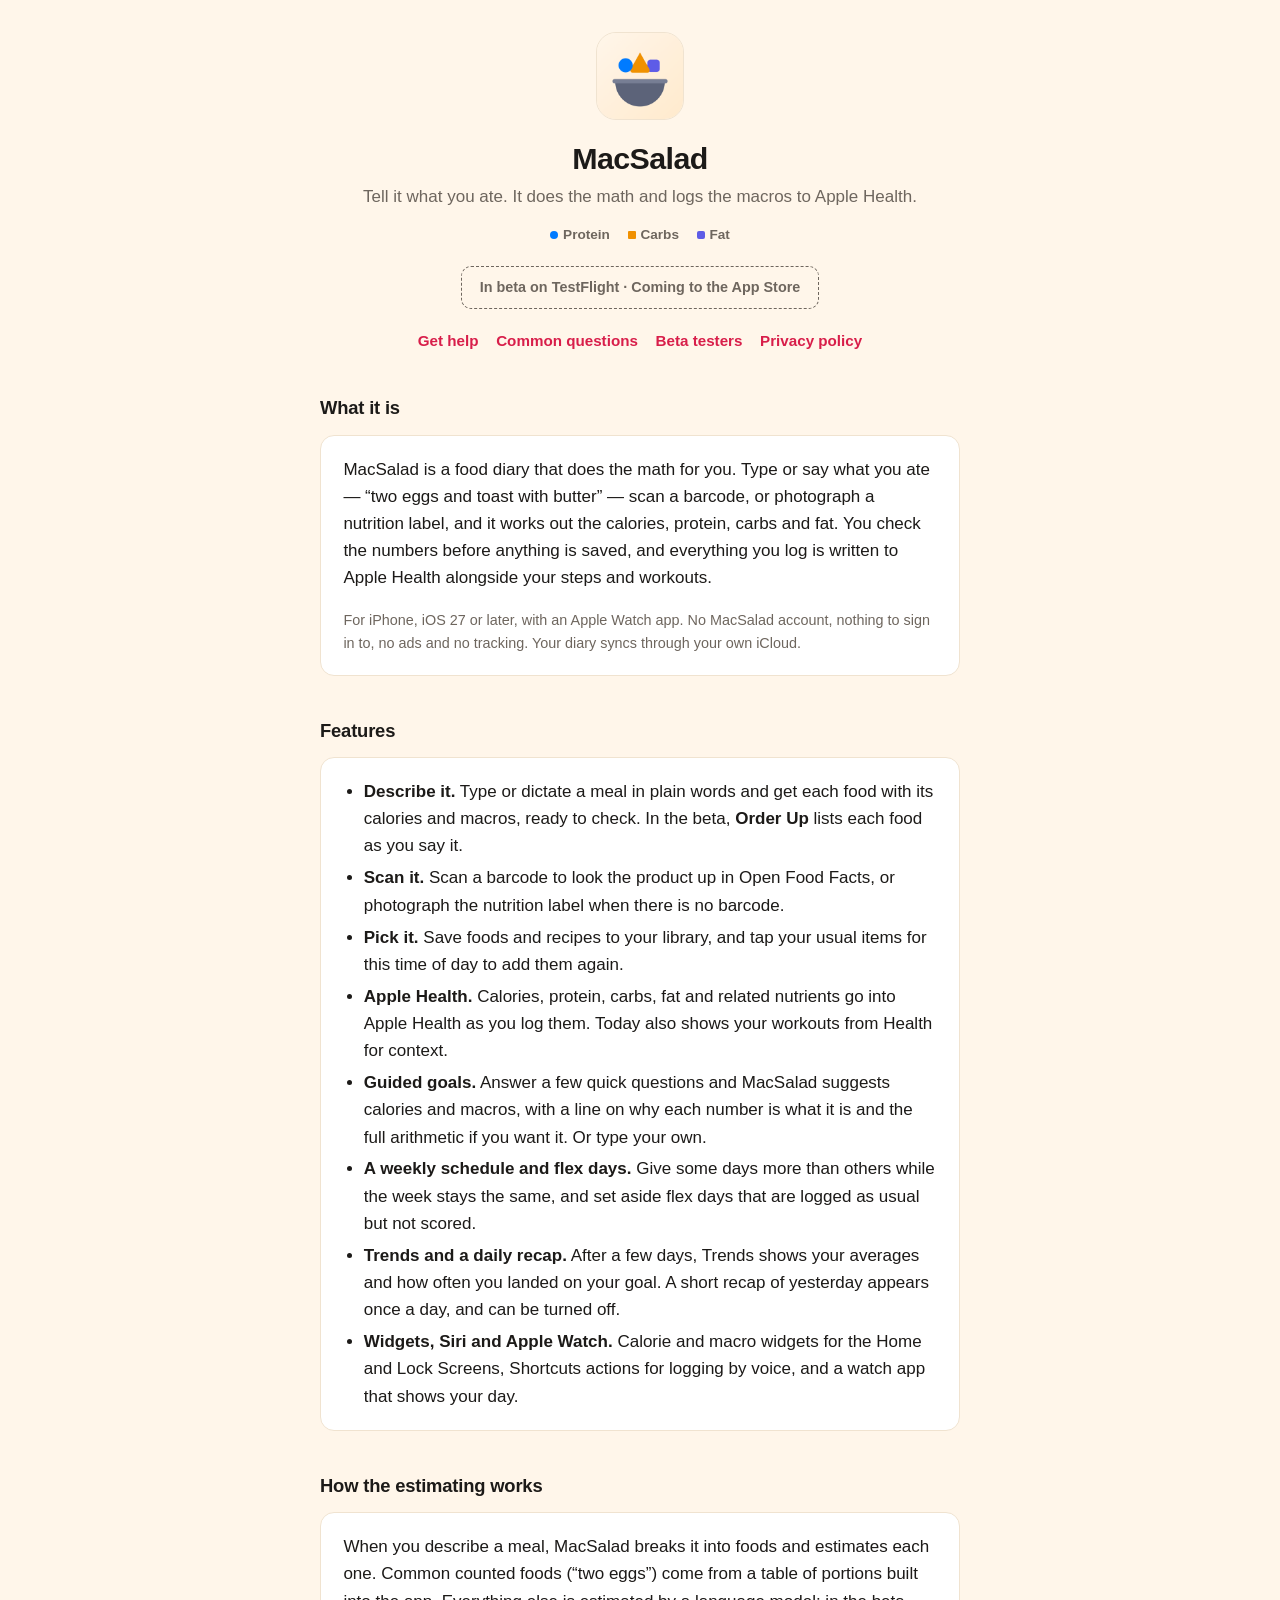
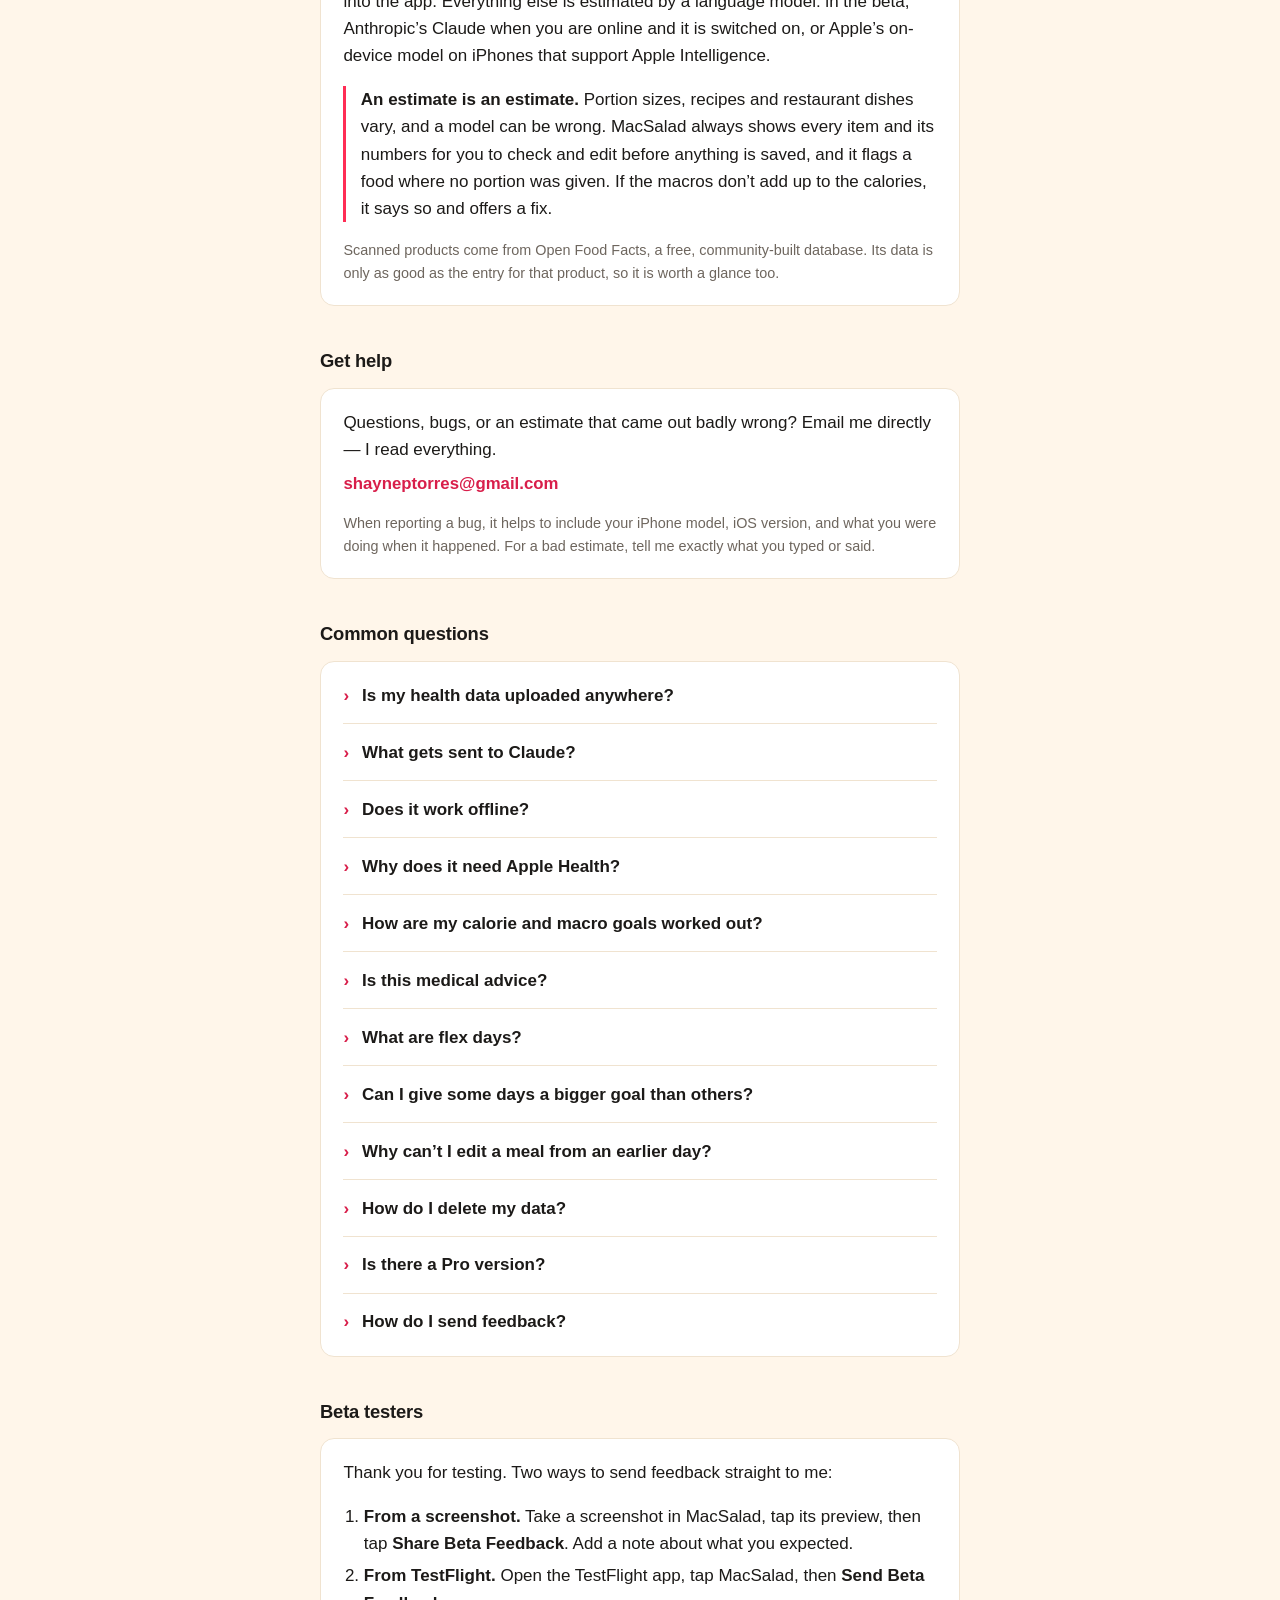
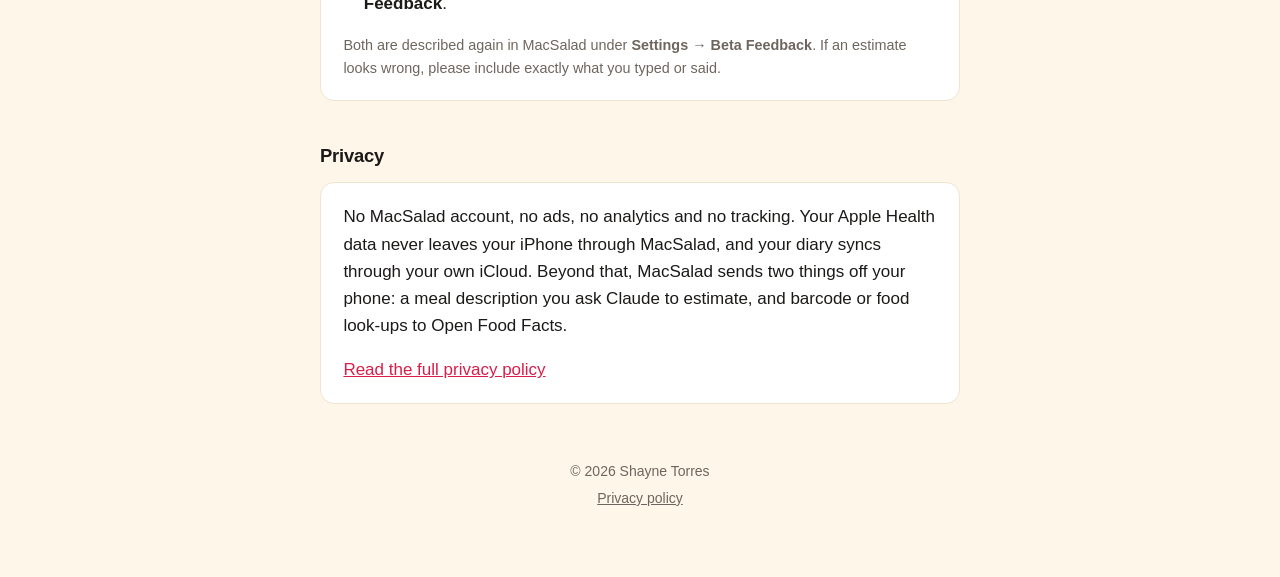
==== index.html @ c432ebdc "Support and privacy pages for MacSalad Co-Authored-By: Claude Opus 5.5 <noreply@anthropic.com>" ====
<!DOCTYPE html>
<html lang="en">
<head>
<meta charset="utf-8">
<meta name="viewport" content="width=device-width, initial-scale=1">
<title>MacSalad — Support</title>
<meta name="description" content="Support, FAQ and privacy for MacSalad, an iPhone food diary: tell it what you ate and it logs the calories and macros to Apple Health.">
<meta name="theme-color" content="#FFF6EA" media="(prefers-color-scheme: light)">
<meta name="theme-color" content="#14110F" media="(prefers-color-scheme: dark)">
<link rel="icon" type="image/png" href="assets/favicon-64.png">
<link rel="apple-touch-icon" href="assets/apple-touch-icon.png">
<link rel="stylesheet" href="style.css">
</head>
<body>
<main>

  <header>
    <img class="mark" src="assets/icon-256.png" srcset="assets/icon-256.png 1x, assets/icon-512.png 2x"
         width="88" height="88" alt="MacSalad app icon">
    <h1>MacSalad</h1>
    <p class="tagline">Tell it what you ate. It does the math and logs the macros to Apple Health.</p>
    <ul class="macros" aria-hidden="true">
      <li><span class="dot-protein"></span>Protein</li>
      <li><span class="dot-carbs"></span>Carbs</li>
      <li><span class="dot-fat"></span>Fat</li>
    </ul>

    <!-- TODO(owner): replace this placeholder with Apple's official
         "Download on the App Store" badge linking to the apps.apple.com URL
         once the app is live. -->
    <span class="store-badge">In beta on TestFlight · Coming to the App Store</span>

    <nav aria-label="Sections">
      <a href="#help">Get help</a>
      <a href="#faq">Common questions</a>
      <a href="#beta">Beta testers</a>
      <a href="privacy.html">Privacy policy</a>
    </nav>
  </header>

  <h2 id="about">What it is</h2>
  <div class="card">
    <p>
      MacSalad is a food diary that does the math for you. Type or say what you
      ate — “two eggs and toast with butter” — scan a barcode, or photograph a
      nutrition label, and it works out the calories, protein, carbs and fat.
      You check the numbers before anything is saved, and everything you log is
      written to Apple Health alongside your steps and workouts.
    </p>
    <p class="muted small">
      For iPhone, iOS 27 or later, with an Apple Watch app. No MacSalad account,
      nothing to sign in to, no ads and no tracking. Your diary syncs through
      your own iCloud.
    </p>
  </div>

  <h2 id="features">Features</h2>
  <div class="card">
    <ul>
      <li><strong>Describe it.</strong> Type or dictate a meal in plain words and
        get each food with its calories and macros, ready to check. In the beta,
        <strong>Order Up</strong> lists each food as you say it.</li>
      <li><strong>Scan it.</strong> Scan a barcode to look the product up in Open
        Food Facts, or photograph the nutrition label when there is no barcode.</li>
      <li><strong>Pick it.</strong> Save foods and recipes to your library, and
        tap your usual items for this time of day to add them again.</li>
      <li><strong>Apple Health.</strong> Calories, protein, carbs, fat and
        related nutrients go into Apple Health as you log them. Today also shows
        your workouts from Health for context.</li>
      <li><strong>Guided goals.</strong> Answer a few quick questions and MacSalad
        suggests calories and macros, with a line on why each number is what it
        is and the full arithmetic if you want it. Or type your own.</li>
      <li><strong>A weekly schedule and flex days.</strong> Give some days more
        than others while the week stays the same, and set aside flex days that
        are logged as usual but not scored.</li>
      <li><strong>Trends and a daily recap.</strong> After a few days, Trends
        shows your averages and how often you landed on your goal. A short recap
        of yesterday appears once a day, and can be turned off.</li>
      <li><strong>Widgets, Siri and Apple Watch.</strong> Calorie and macro
        widgets for the Home and Lock Screens, Shortcuts actions for logging by
        voice, and a watch app that shows your day.</li>
    </ul>
  </div>

  <h2 id="estimates">How the estimating works</h2>
  <div class="card">
    <p>
      When you describe a meal, MacSalad breaks it into foods and estimates each
      one. Common counted foods (“two eggs”) come from a table of portions built
      into the app. Everything else is estimated by a language model: in the
      beta, Anthropic’s Claude when you are online and it is switched on, or
      Apple’s on-device model on iPhones that support Apple Intelligence.
    </p>
    <p class="callout">
      <strong>An estimate is an estimate.</strong> Portion sizes, recipes and
      restaurant dishes vary, and a model can be wrong. MacSalad always shows
      every item and its numbers for you to check and edit before anything is
      saved, and it flags a food where no portion was given. If the macros don’t
      add up to the calories, it says so and offers a fix.
    </p>
    <p class="muted small">
      Scanned products come from Open Food Facts, a free, community-built
      database. Its data is only as good as the entry for that product, so it is
      worth a glance too.
    </p>
  </div>

  <h2 id="help">Get help</h2>
  <div class="card">
    <p style="margin:0">
      Questions, bugs, or an estimate that came out badly wrong? Email me
      directly — I read everything.
    </p>
    <a class="contact" href="mailto:shayneptorres@gmail.com?subject=MacSalad%20Support">
      shayneptorres@gmail.com
    </a>
    <p style="margin:.9rem 0 0" class="small muted">
      When reporting a bug, it helps to include your iPhone model, iOS version,
      and what you were doing when it happened. For a bad estimate, tell me
      exactly what you typed or said.
    </p>
  </div>

  <h2 id="faq">Common questions</h2>
  <div class="card">

    <details>
      <summary>Is my health data uploaded anywhere?</summary>
      <p>
        No. What MacSalad writes to and reads from Apple Health stays on your
        iPhone — the app never sends Health data to me, to Anthropic or to
        anyone else. The answers you give in the goal set-up (age, height,
        weight and so on) are worked out on your iPhone and stored there. Your
        diary syncs through your own private iCloud, which I can’t see. The full
        detail is in the <a href="privacy.html">privacy policy</a>.
      </p>
    </details>

    <details>
      <summary>What gets sent to Claude?</summary>
      <p>
        Only the words of the meal you described, plus your iPhone’s language
        and region setting so the answer comes back in the right units. No name,
        no account and no health data. It goes through MacSalad’s own small
        server, which does not store or log the text, on to Anthropic. Under
        Anthropic’s commercial terms, Anthropic may not train its models on it.
        In the beta you can switch Claude off in <strong>Settings → Developer →
        Estimate with Claude</strong>.
      </p>
    </details>

    <details>
      <summary>Does it work offline?</summary>
      <p>
        Mostly. Your diary, library, goals and Trends all work without a
        connection, and iCloud catches up when you are back online. Describing
        a meal offline uses the built-in portion table and, on iPhones that
        support Apple Intelligence, Apple’s on-device model. Barcode look-ups
        and food searches need the internet, because they ask Open Food Facts.
      </p>
    </details>

    <details>
      <summary>Why does it need Apple Health?</summary>
      <p>
        Apple Health is where your nutrition ends up, so it sits beside your
        steps, workouts and anything else you track. MacSalad asks for
        permission to <strong>write</strong> calories, protein, carbs, fat and
        related nutrients, and to read them back so it can check what arrived.
        It reads workouts to show them on Today, and reads your height, weight,
        age, sex and steps only when you tap <strong>Fill from Health</strong>
        in the goal set-up. You can use MacSalad without Health; your meals are
        simply not sent there.
      </p>
    </details>

    <details>
      <summary>How are my calorie and macro goals worked out?</summary>
      <p>
        Resting energy uses the Mifflin-St Jeor equation. A typical day adds an
        activity factor (from the FAO/WHO/UNU 2004 report), then walks and
        workouts are added using the Compendium of Physical Activities. Your
        goal — lose fat, lose fat and build muscle, maintain, or build muscle —
        adjusts the total, and protein is set per kilogram of body weight (1.6
        or 2.0 g/kg) with fat and carbs sharing the rest. The app shows every
        step under <strong>How we got here</strong>, and you can change any
        number it suggests.
      </p>
    </details>

    <details>
      <summary>Is this medical advice?</summary>
      <p>
        No. In the app’s own words: “This is not medical advice. A general
        estimate does not account for pregnancy or breastfeeding, medical
        conditions, medication that affects appetite or weight, or a history of
        disordered eating. Talk to your primary care provider before making
        changes to how you eat.” The guided calculator won’t suggest targets for
        anyone under 18.
      </p>
    </details>

    <details>
      <summary>What are flex days?</summary>
      <p>
        Days you set aside — a birthday, a trip, a long dinner. A flex day is
        logged and sent to Apple Health as usual, but it isn’t scored: Trends,
        streaks and the recap leave it out. Mark today as flex from the sparkles
        button on Today, or a day up to a week back from that day’s page. You
        choose how many you get a month on the Goals page; it starts at 4.
      </p>
    </details>

    <details>
      <summary>Can I give some days a bigger goal than others?</summary>
      <p>
        Yes. In <strong>Settings → Your goals → By day</strong>, spread the same
        week differently — more at the weekend, a little less on the other days.
        The week’s total stays the same, and Today names the day’s goal when it
        differs.
      </p>
    </details>

    <details>
      <summary>Why can’t I edit a meal from an earlier day?</summary>
      <p>
        On purpose. Past days stay as they were logged, so your Apple Health
        history doesn’t shift underneath you. Today’s meals can be edited or
        deleted at any time.
      </p>
    </details>

    <details>
      <summary>How do I delete my data?</summary>
      <ul>
        <li><strong>A meal from today:</strong> swipe it away on Today. It is
          removed from Apple Health too.</li>
        <li><strong>Everything on this iPhone:</strong> delete the app.</li>
        <li><strong>Your synced diary:</strong> in iOS Settings, tap your name →
          iCloud → manage your storage, and delete MacSalad’s data. (The exact
          wording varies between iOS versions.)</li>
        <li><strong>What’s in Apple Health:</strong> in the Health app, open your
          profile → Apps → MacSalad, and delete its data.</li>
      </ul>
    </details>

    <details>
      <summary>Is there a Pro version?</summary>
      <p>
        Not yet. Everything is free while MacSalad is in beta. Any paid option
        will be announced here and in the app before it arrives.
      </p>
    </details>

    <details>
      <summary>How do I send feedback?</summary>
      <p>
        Email <a href="mailto:shayneptorres@gmail.com?subject=MacSalad%20Feedback">shayneptorres@gmail.com</a>
        any time. If you are testing the beta, the quickest way is from
        TestFlight — see <a href="#beta">below</a>.
      </p>
    </details>

  </div>

  <h2 id="beta">Beta testers</h2>
  <div class="card">
    <p>Thank you for testing. Two ways to send feedback straight to me:</p>
    <ol>
      <li><strong>From a screenshot.</strong> Take a screenshot in MacSalad, tap
        its preview, then tap <strong>Share Beta Feedback</strong>. Add a note
        about what you expected.</li>
      <li><strong>From TestFlight.</strong> Open the TestFlight app, tap
        MacSalad, then <strong>Send Beta Feedback</strong>.</li>
    </ol>
    <p class="muted small">
      Both are described again in MacSalad under <strong>Settings → Beta
      Feedback</strong>. If an estimate looks wrong, please include exactly what
      you typed or said.
    </p>
  </div>

  <h2 id="privacy">Privacy</h2>
  <div class="card">
    <p>
      No MacSalad account, no ads, no analytics and no tracking. Your Apple
      Health data never leaves your iPhone through MacSalad, and your diary
      syncs through your own iCloud. Beyond that, MacSalad sends two things off
      your phone: a meal description you ask Claude to estimate, and barcode or
      food look-ups to Open Food Facts.
    </p>
    <p><a href="privacy.html">Read the full privacy policy</a></p>
  </div>

  <footer>
    <p>© 2026 Shayne Torres</p>
    <p><a href="privacy.html">Privacy policy</a></p>
  </footer>

</main>
</body>
</html>
---- style.css ----
/* MacSalad support site. No build step, no external resources. */

:root {
  --accent: #D81E4A;
  --accent-strong: #FF2D55;
  --bg: #FFF6EA;
  --surface: #FFFFFF;
  --text: #1C1A18;
  --text-secondary: #6E665E;
  --hairline: #F0E3D0;
  color-scheme: light dark;
}
@media (prefers-color-scheme: dark) {
  :root {
    --accent: #FF6A86;
    --accent-strong: #FF375F;
    --bg: #14110F;
    --surface: #211C19;
    --text: #F4EEE8;
    --text-secondary: #A69C92;
    --hairline: #352D28;
  }
}

* { box-sizing: border-box; }

html { -webkit-text-size-adjust: 100%; }

body {
  margin: 0;
  padding: 2rem 1rem 4rem;
  background: var(--bg);
  color: var(--text);
  font: 17px/1.6 -apple-system, BlinkMacSystemFont, "Segoe UI", Roboto,
        Helvetica, Arial, sans-serif;
  -webkit-font-smoothing: antialiased;
  overflow-wrap: break-word;
}

main { max-width: 640px; margin: 0 auto; }

header { text-align: center; margin-bottom: 2.5rem; }

.mark {
  display: block;
  width: 88px; height: 88px;
  margin: 0 auto 1.25rem;
  border-radius: 20px;
  border: 1px solid var(--hairline);
}

h1 { font-size: 1.9rem; line-height: 1.2; margin: 0 0 .4rem; letter-spacing: -.02em; }
.tagline { color: var(--text-secondary); margin: 0; }

nav {
  display: flex; flex-wrap: wrap; justify-content: center; gap: .35rem 1.1rem;
  margin: 1.25rem 0 0; font-size: .95rem;
}
nav a { text-decoration: none; font-weight: 600; }
nav a:hover { text-decoration: underline; }

h2 {
  font-size: 1.15rem;
  margin: 2.5rem 0 .75rem;
  letter-spacing: -.01em;
  scroll-margin-top: 1rem;
}
h3 { font-size: 1rem; margin: 1.4rem 0 .35rem; }
h3:first-child { margin-top: 0; }

.card {
  background: var(--surface);
  border: 1px solid var(--hairline);
  border-radius: 14px;
  padding: 1.25rem 1.4rem;
}
.card + .card { margin-top: .75rem; }
.card > p:first-child, .card > ul:first-child { margin-top: 0; }
.card > p:last-child, .card > ul:last-child { margin-bottom: 0; }

.muted { color: var(--text-secondary); }
.small { font-size: .9rem; }

a { color: var(--accent); }

ul, ol { padding-left: 1.2em; }
li + li { margin-top: .3rem; }

.contact {
  display: inline-block;
  margin-top: .5rem;
  font-size: 1.05rem;
  font-weight: 600;
  text-decoration: none;
}
.contact:hover { text-decoration: underline; }

/* Placeholder until the app is live. Swap for Apple's official badge. */
.store-badge {
  display: inline-block;
  margin-top: 1.25rem;
  padding: .55rem 1.1rem;
  border-radius: 10px;
  border: 1px dashed var(--text-secondary);
  color: var(--text-secondary);
  font-size: .9rem;
  font-weight: 600;
}

/* The macro dots in the hero, echoing the icon's three shapes. */
.macros {
  display: flex; justify-content: center; gap: 1.1rem;
  margin: .9rem 0 0; padding: 0; list-style: none;
  font-size: .85rem; font-weight: 600; color: var(--text-secondary);
}
.macros li + li { margin-top: 0; }
.macros span {
  display: inline-block; width: .6em; height: .6em; margin-right: .35em;
  border-radius: 50%; vertical-align: .05em;
}
.dot-protein { background: #007AFF; }
.dot-carbs { background: #F09000; border-radius: 1px !important; }
.dot-fat { background: #5E5CE6; border-radius: 2px !important; }

details { border-top: 1px solid var(--hairline); padding: .9rem 0; }
details:first-of-type { border-top: none; padding-top: 0; }
details:last-of-type { padding-bottom: 0; }
summary {
  cursor: pointer;
  font-weight: 600;
  list-style: none;
  padding-left: 1.1em;
  text-indent: -1.1em;
}
summary::-webkit-details-marker { display: none; }
summary::before {
  content: "›";
  display: inline-block;
  width: 1.1em;
  text-indent: 0;
  color: var(--accent);
  font-weight: 700;
  transition: transform .15s ease;
}
details[open] summary::before { transform: rotate(90deg); }
details p, details ul, details ol { margin: .6rem 0 0 1.1em; color: var(--text-secondary); }
details strong { color: var(--text); font-weight: 600; }

.callout {
  border-left: 3px solid var(--accent-strong);
  padding-left: .9rem;
}

footer {
  margin-top: 3.5rem;
  text-align: center;
  color: var(--text-secondary);
  font-size: .875rem;
}
footer a { color: var(--text-secondary); }
footer p { margin: .25rem 0; }

@media (prefers-reduced-motion: reduce) {
  summary::before { transition: none; }
}
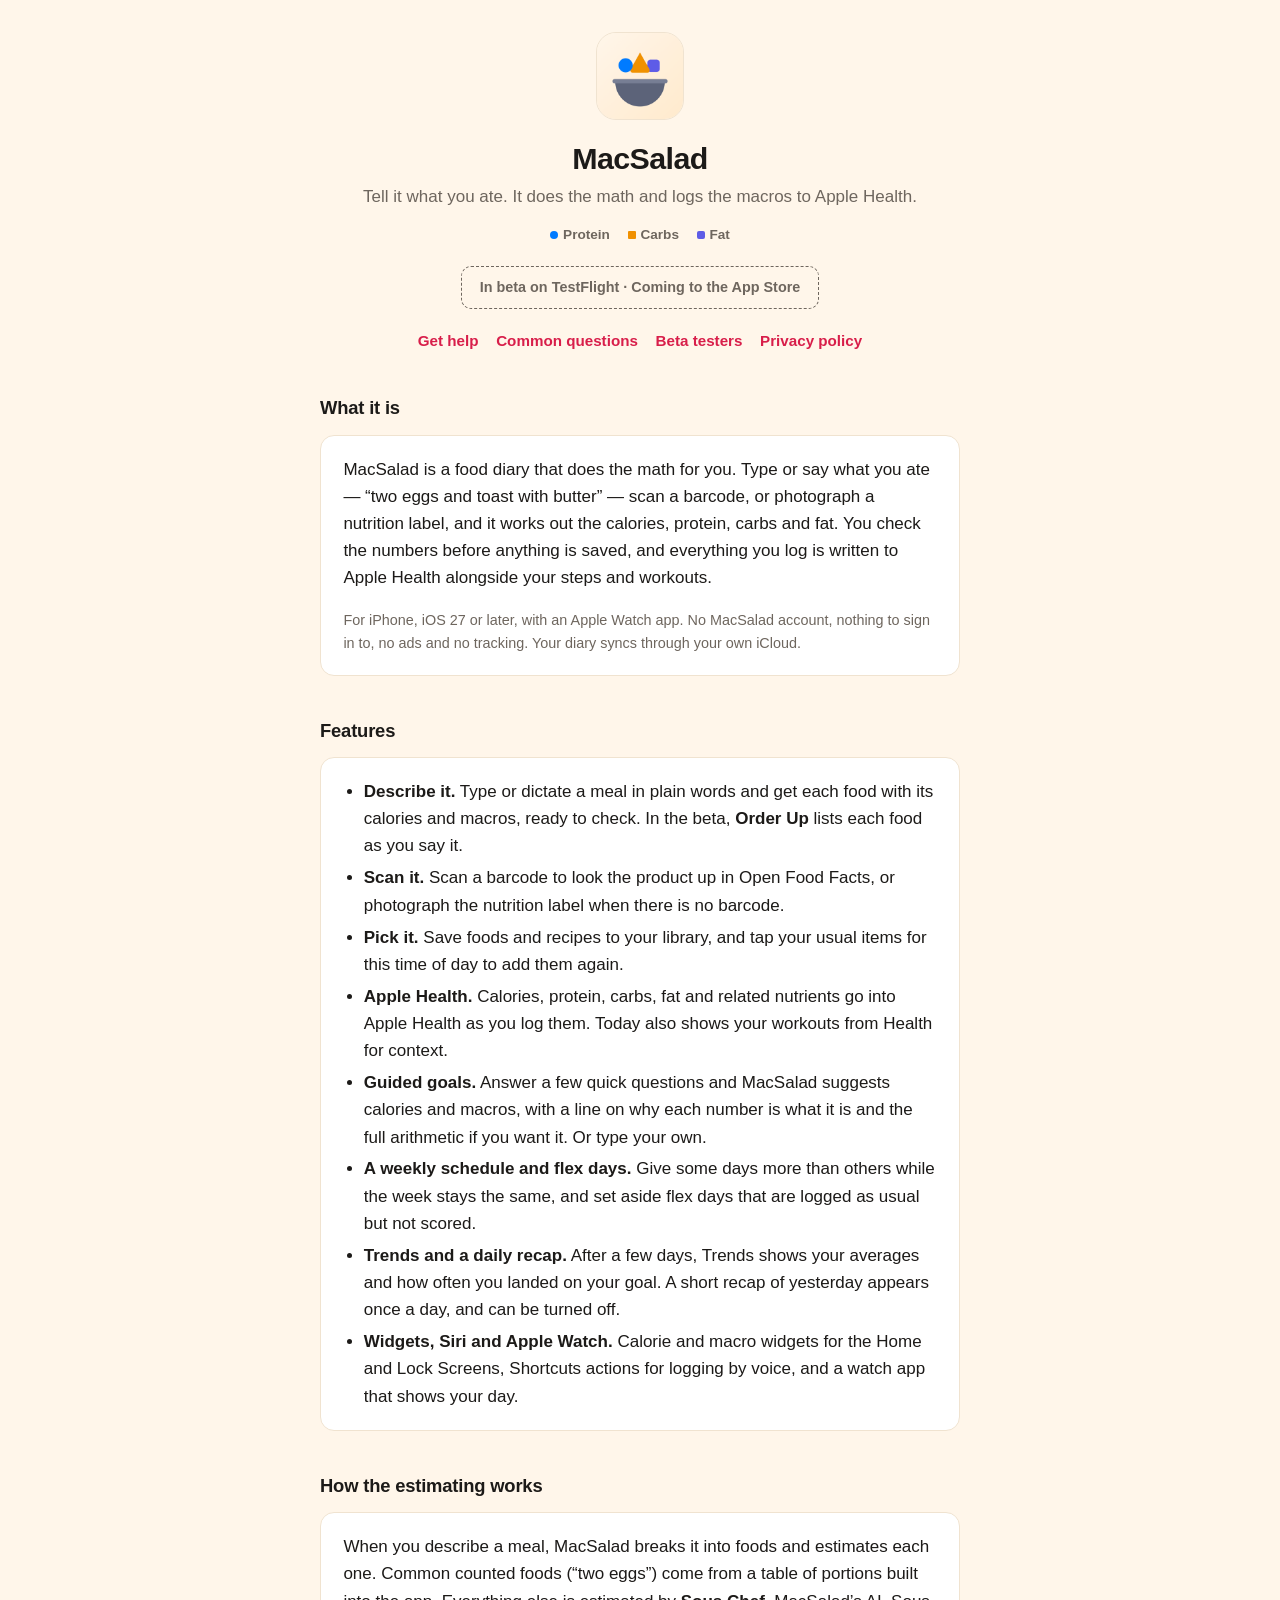
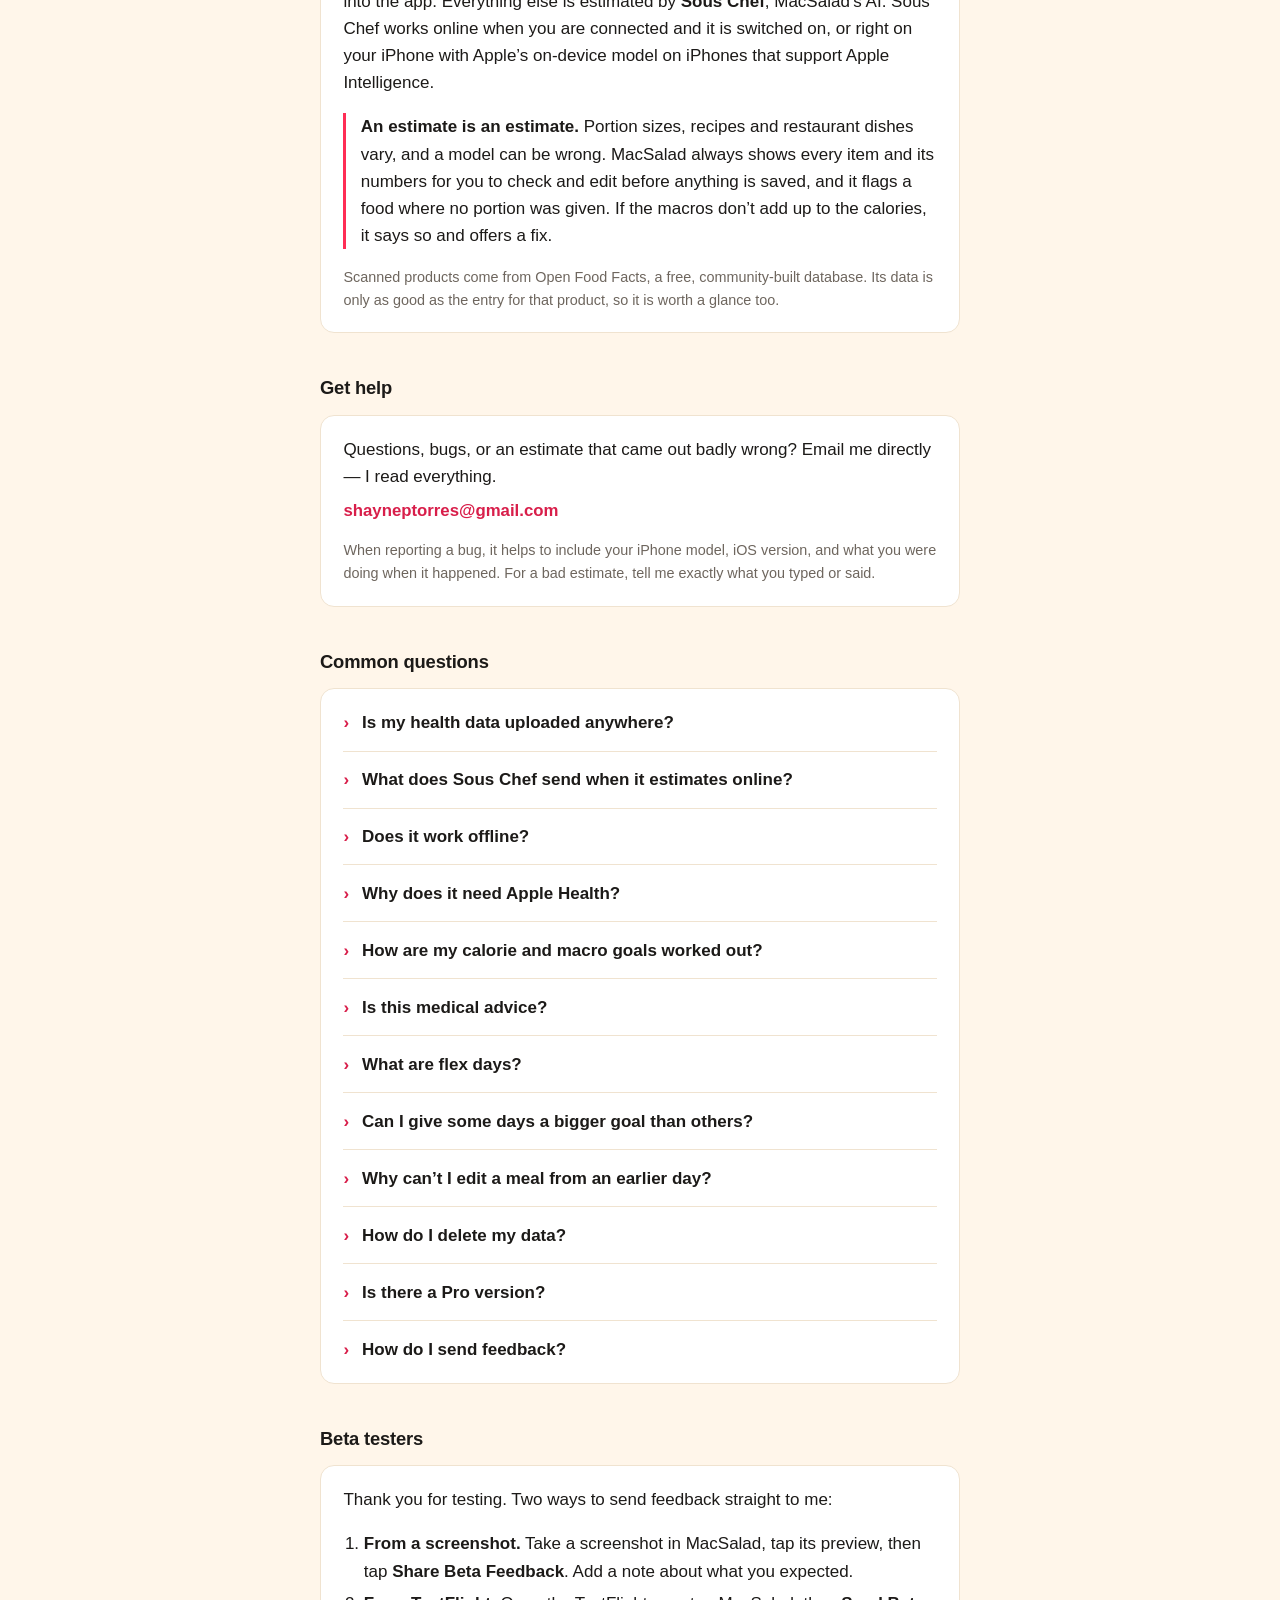
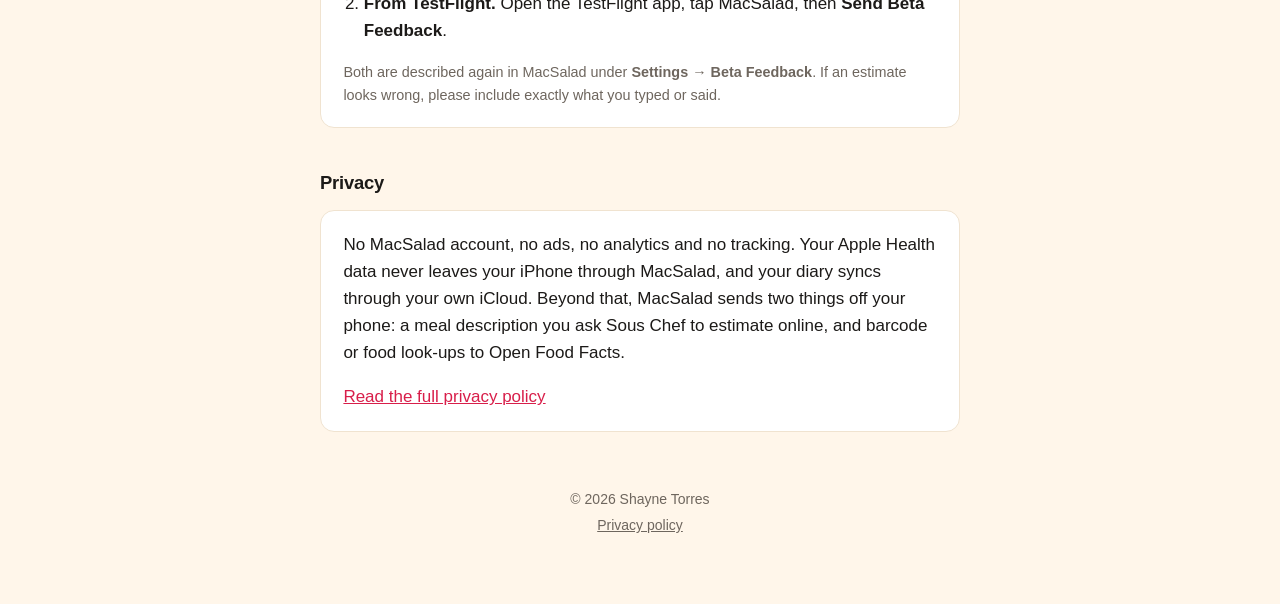
==== commit 8b9ead03: "Rebrand the AI estimator as Sous Chef on the support site The owner is branding the estimator "Sous " ====
--- a/index.html
+++ b/index.html
@@ -87,9 +87,10 @@
     <p>
       When you describe a meal, MacSalad breaks it into foods and estimates each
       one. Common counted foods (“two eggs”) come from a table of portions built
-      into the app. Everything else is estimated by a language model: in the
-      beta, Anthropic’s Claude when you are online and it is switched on, or
-      Apple’s on-device model on iPhones that support Apple Intelligence.
+      into the app. Everything else is estimated by <strong>Sous Chef</strong>,
+      MacSalad’s AI. Sous Chef works online when you are connected and it is
+      switched on, or right on your iPhone with Apple’s on-device model on
+      iPhones that support Apple Intelligence.
     </p>
     <p class="callout">
       <strong>An estimate is an estimate.</strong> Portion sizes, recipes and
@@ -128,7 +129,7 @@
       <summary>Is my health data uploaded anywhere?</summary>
       <p>
         No. What MacSalad writes to and reads from Apple Health stays on your
-        iPhone — the app never sends Health data to me, to Anthropic or to
+        iPhone — the app never sends Health data to me, to Sous Chef or to
         anyone else. The answers you give in the goal set-up (age, height,
         weight and so on) are worked out on your iPhone and stored there. Your
         diary syncs through your own private iCloud, which I can’t see. The full
@@ -137,15 +138,17 @@
     </details>
 
     <details>
-      <summary>What gets sent to Claude?</summary>
+      <summary>What does Sous Chef send when it estimates online?</summary>
       <p>
         Only the words of the meal you described, plus your iPhone’s language
         and region setting so the answer comes back in the right units. No name,
         no account and no health data. It goes through MacSalad’s own small
-        server, which does not store or log the text, on to Anthropic. Under
-        Anthropic’s commercial terms, Anthropic may not train its models on it.
-        In the beta you can switch Claude off in <strong>Settings → Developer →
-        Estimate with Claude</strong>.
+        server, which does not store or log the text, to the AI service that
+        makes the estimate, and that service may not train its models on it.
+        When Sous Chef estimates on your iPhone instead, nothing is sent at all.
+        You can turn online estimates off in Settings, under Sous Chef. The
+        <a href="privacy.html">privacy policy</a> names the service and has the
+        full detail.
       </p>
     </details>
 
@@ -286,7 +289,7 @@
       No MacSalad account, no ads, no analytics and no tracking. Your Apple
       Health data never leaves your iPhone through MacSalad, and your diary
       syncs through your own iCloud. Beyond that, MacSalad sends two things off
-      your phone: a meal description you ask Claude to estimate, and barcode or
+      your phone: a meal description you ask Sous Chef to estimate online, and barcode or
       food look-ups to Open Food Facts.
     </p>
     <p><a href="privacy.html">Read the full privacy policy</a></p>
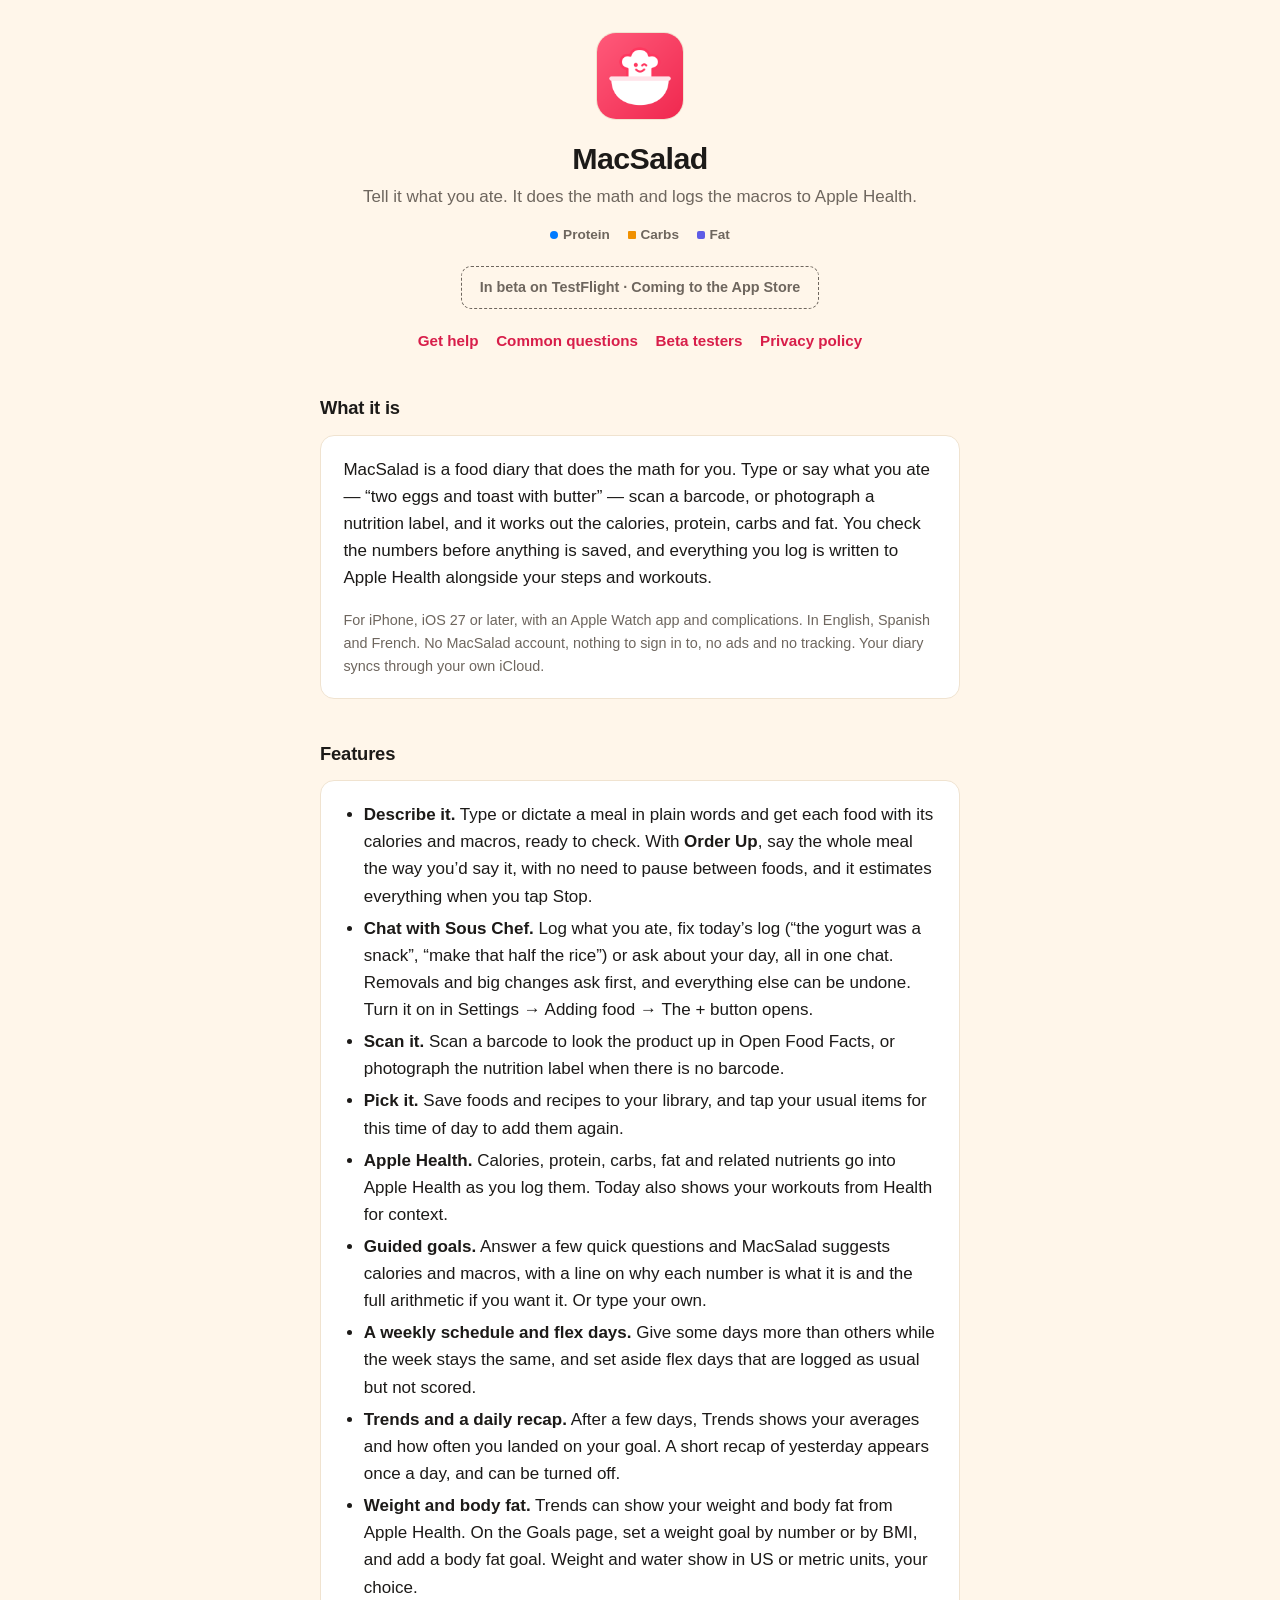
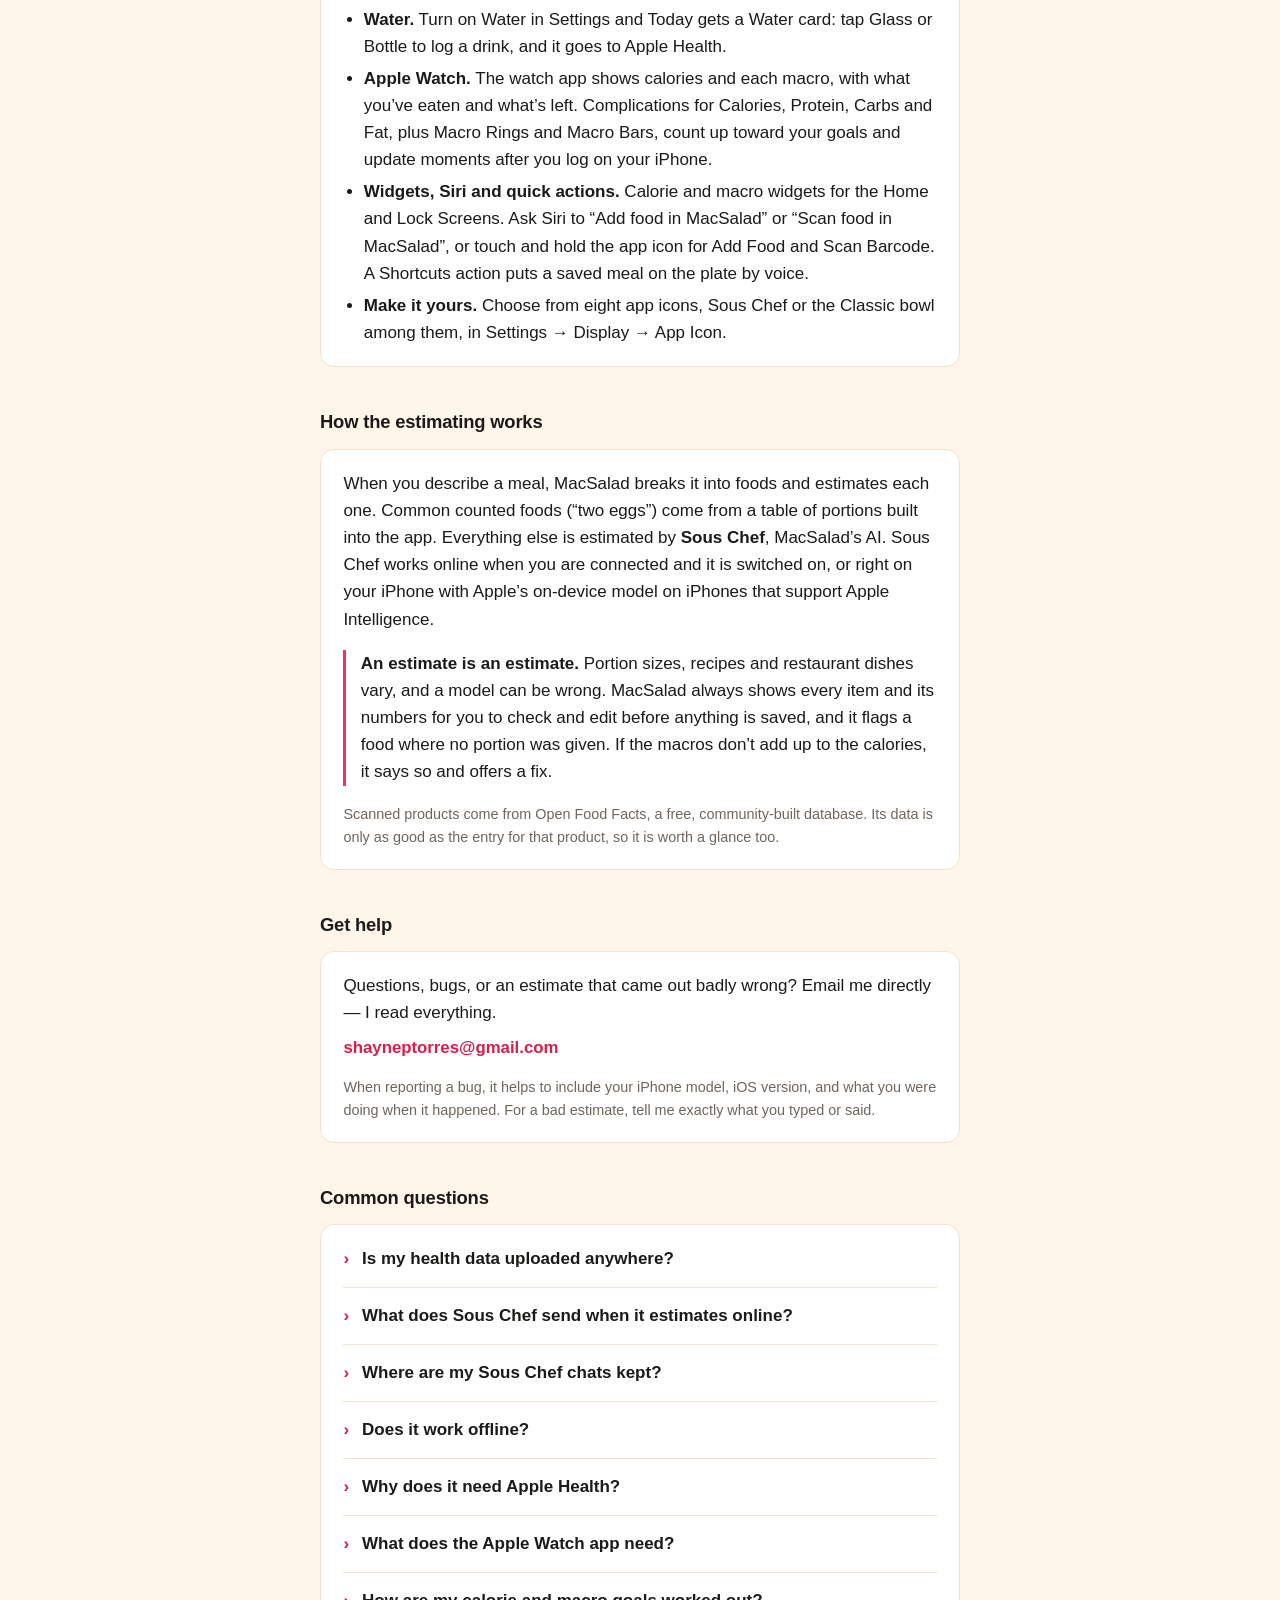
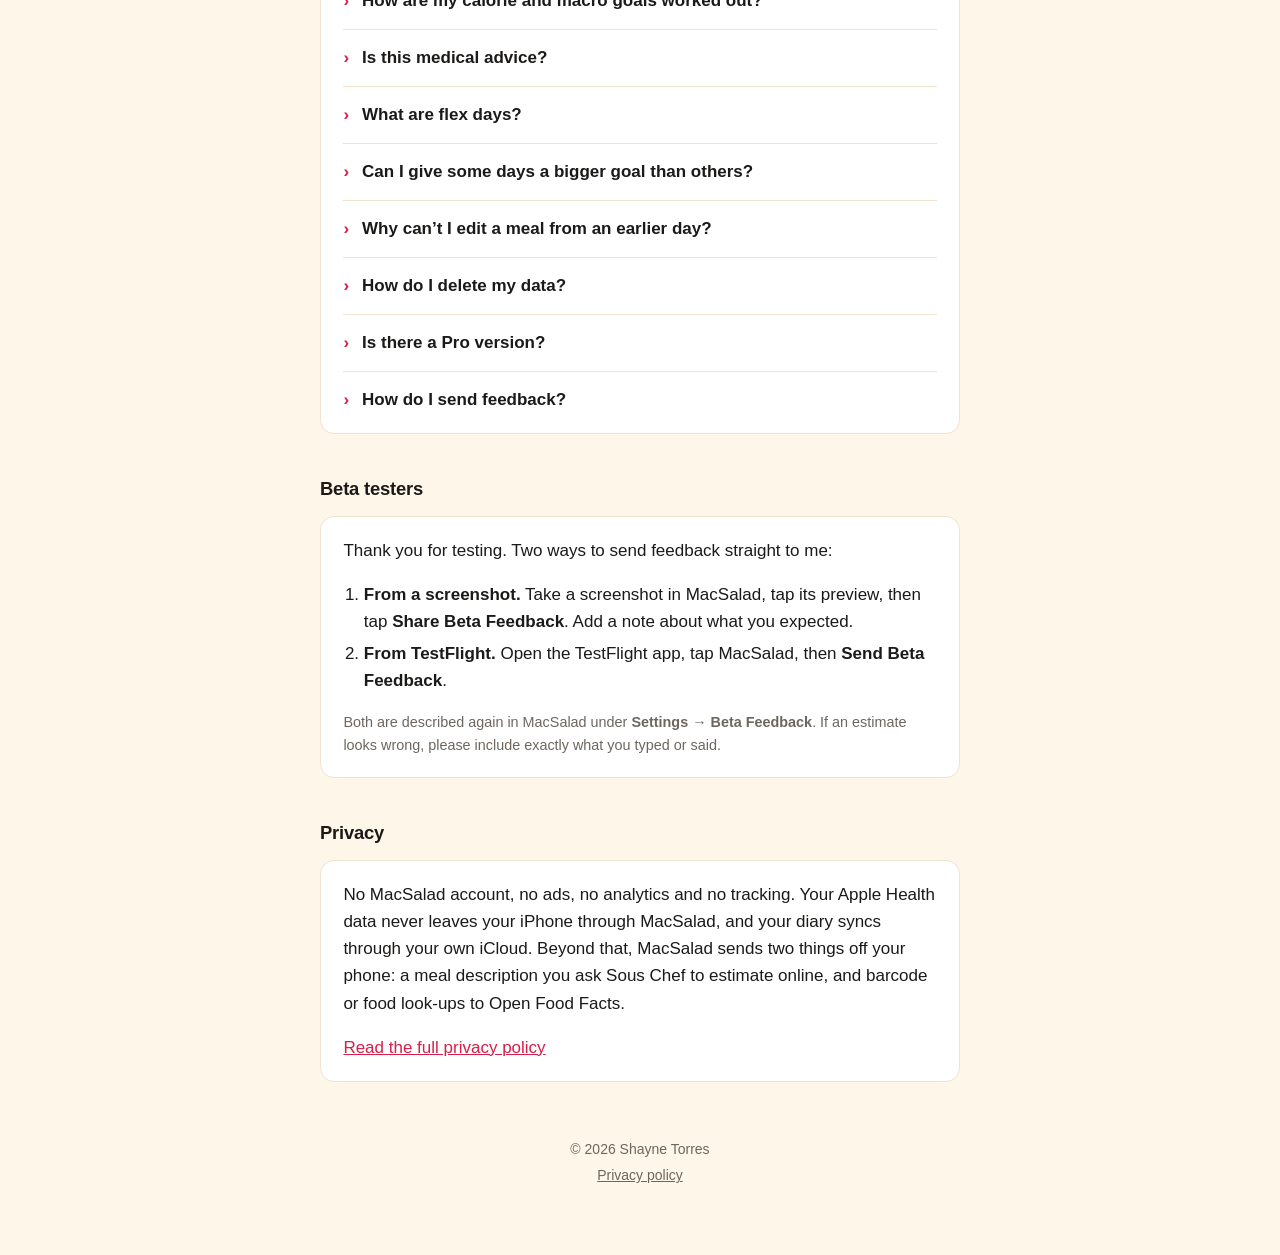
==== commit 19569aac: "Bring the support site up to build 43: Sous Chef icon, watch, water, body goals The site was written" ====
--- a/index.html
+++ b/index.html
@@ -48,9 +48,9 @@
       written to Apple Health alongside your steps and workouts.
     </p>
     <p class="muted small">
-      For iPhone, iOS 27 or later, with an Apple Watch app. No MacSalad account,
-      nothing to sign in to, no ads and no tracking. Your diary syncs through
-      your own iCloud.
+      For iPhone, iOS 27 or later, with an Apple Watch app and complications.
+      In English, Spanish and French. No MacSalad account, nothing to sign in
+      to, no ads and no tracking. Your diary syncs through your own iCloud.
     </p>
   </div>
 
@@ -58,8 +58,15 @@
   <div class="card">
     <ul>
       <li><strong>Describe it.</strong> Type or dictate a meal in plain words and
-        get each food with its calories and macros, ready to check. In the beta,
-        <strong>Order Up</strong> lists each food as you say it.</li>
+        get each food with its calories and macros, ready to check. With
+        <strong>Order Up</strong>, say the whole meal the way you’d say it, with
+        no need to pause between foods, and it estimates everything when you
+        tap Stop.</li>
+      <li><strong>Chat with Sous Chef.</strong> Log what you ate, fix today’s
+        log (“the yogurt was a snack”, “make that half the rice”) or ask about
+        your day, all in one chat. Removals and big changes ask first, and
+        everything else can be undone. Turn it on in Settings → Adding food →
+        The + button opens.</li>
       <li><strong>Scan it.</strong> Scan a barcode to look the product up in Open
         Food Facts, or photograph the nutrition label when there is no barcode.</li>
       <li><strong>Pick it.</strong> Save foods and recipes to your library, and
@@ -76,9 +83,26 @@
       <li><strong>Trends and a daily recap.</strong> After a few days, Trends
         shows your averages and how often you landed on your goal. A short recap
         of yesterday appears once a day, and can be turned off.</li>
-      <li><strong>Widgets, Siri and Apple Watch.</strong> Calorie and macro
-        widgets for the Home and Lock Screens, Shortcuts actions for logging by
-        voice, and a watch app that shows your day.</li>
+      <li><strong>Weight and body fat.</strong> Trends can show your weight and
+        body fat from Apple Health. On the Goals page, set a weight goal by
+        number or by BMI, and add a body fat goal. Weight and water show in US
+        or metric units, your choice.</li>
+      <li><strong>Water.</strong> Turn on Water in Settings and Today gets a
+        Water card: tap Glass or Bottle to log a drink, and it goes to Apple
+        Health.</li>
+      <li><strong>Apple Watch.</strong> The watch app shows calories and each
+        macro, with what you’ve eaten and what’s left. Complications for
+        Calories, Protein, Carbs and Fat, plus Macro Rings and Macro Bars, count
+        up toward your goals and update moments after you log on your
+        iPhone.</li>
+      <li><strong>Widgets, Siri and quick actions.</strong> Calorie and macro
+        widgets for the Home and Lock Screens. Ask Siri to “Add food in
+        MacSalad” or “Scan food in MacSalad”, or touch and hold the app icon
+        for Add Food and Scan Barcode. A Shortcuts action puts a saved meal on
+        the plate by voice.</li>
+      <li><strong>Make it yours.</strong> Choose from eight app icons, Sous
+        Chef or the Classic bowl among them, in Settings → Display →
+        App Icon.</li>
     </ul>
   </div>
 
@@ -146,9 +170,23 @@
         server, which does not store or log the text, to the AI service that
         makes the estimate, and that service may not train its models on it.
         When Sous Chef estimates on your iPhone instead, nothing is sent at all.
-        You can turn online estimates off in Settings, under Sous Chef. The
+        The first time Sous Chef would go online, it asks you first, and you can
+        turn online estimates off any time in
+        <strong>Settings → Sous Chef → Estimate online</strong>. The
         <a href="privacy.html">privacy policy</a> names the service and has the
         full detail.
+      </p>
+    </details>
+
+    <details>
+      <summary>Where are my Sous Chef chats kept?</summary>
+      <p>
+        Only on your iPhone. Chats are not synced to iCloud and are never sent
+        anywhere after they’re answered. Today’s chat is still there when you
+        come back, and each past day’s chat is at the bottom of that day in
+        History. They are kept for 30 days unless you choose Today only or
+        1 year in <strong>Settings → Sous Chef</strong>, where you can also
+        clear them. Your food log is separate and isn’t affected.
       </p>
     </details>
 
@@ -169,11 +207,23 @@
         Apple Health is where your nutrition ends up, so it sits beside your
         steps, workouts and anything else you track. MacSalad asks for
         permission to <strong>write</strong> calories, protein, carbs, fat and
-        related nutrients, and to read them back so it can check what arrived.
-        It reads workouts to show them on Today, and reads your height, weight,
-        age, sex and steps only when you tap <strong>Fill from Health</strong>
-        in the goal set-up. You can use MacSalad without Health; your meals are
-        simply not sent there.
+        related nutrients and water, and to read them back so it can check what
+        arrived. It reads workouts to show them on Today, your weight and body
+        fat for the Body section of Trends if you turn it on, and your height,
+        weight, age, sex and steps only when you tap <strong>Fill from
+        Health</strong> in the goal set-up. You can use MacSalad without Health;
+        your meals are simply not sent there.
+      </p>
+    </details>
+
+    <details>
+      <summary>What does the Apple Watch app need?</summary>
+      <p>
+        The watch reads your nutrition straight from Apple Health on the watch,
+        so it shows your meals without any extra account or sync. Only your
+        goals come from your iPhone, sent directly between your own devices.
+        The watch never writes to Health, so nothing is ever counted twice.
+        Add the complications from your watch face’s edit screen.
       </p>
     </details>
 
@@ -238,6 +288,8 @@
       <ul>
         <li><strong>A meal from today:</strong> swipe it away on Today. It is
           removed from Apple Health too.</li>
+        <li><strong>Sous Chef chats:</strong> Settings → Sous Chef → Clear
+          Chat History.</li>
         <li><strong>Everything on this iPhone:</strong> delete the app.</li>
         <li><strong>Your synced diary:</strong> in iOS Settings, tap your name →
           iCloud → manage your storage, and delete MacSalad’s data. (The exact
--- a/style.css
+++ b/style.css
@@ -107,7 +107,7 @@
   font-weight: 600;
 }
 
-/* The macro dots in the hero, echoing the icon's three shapes. */
+/* The macro dots in the hero, in the app's protein, carbs and fat colours. */
 .macros {
   display: flex; justify-content: center; gap: 1.1rem;
   margin: .9rem 0 0; padding: 0; list-style: none;
